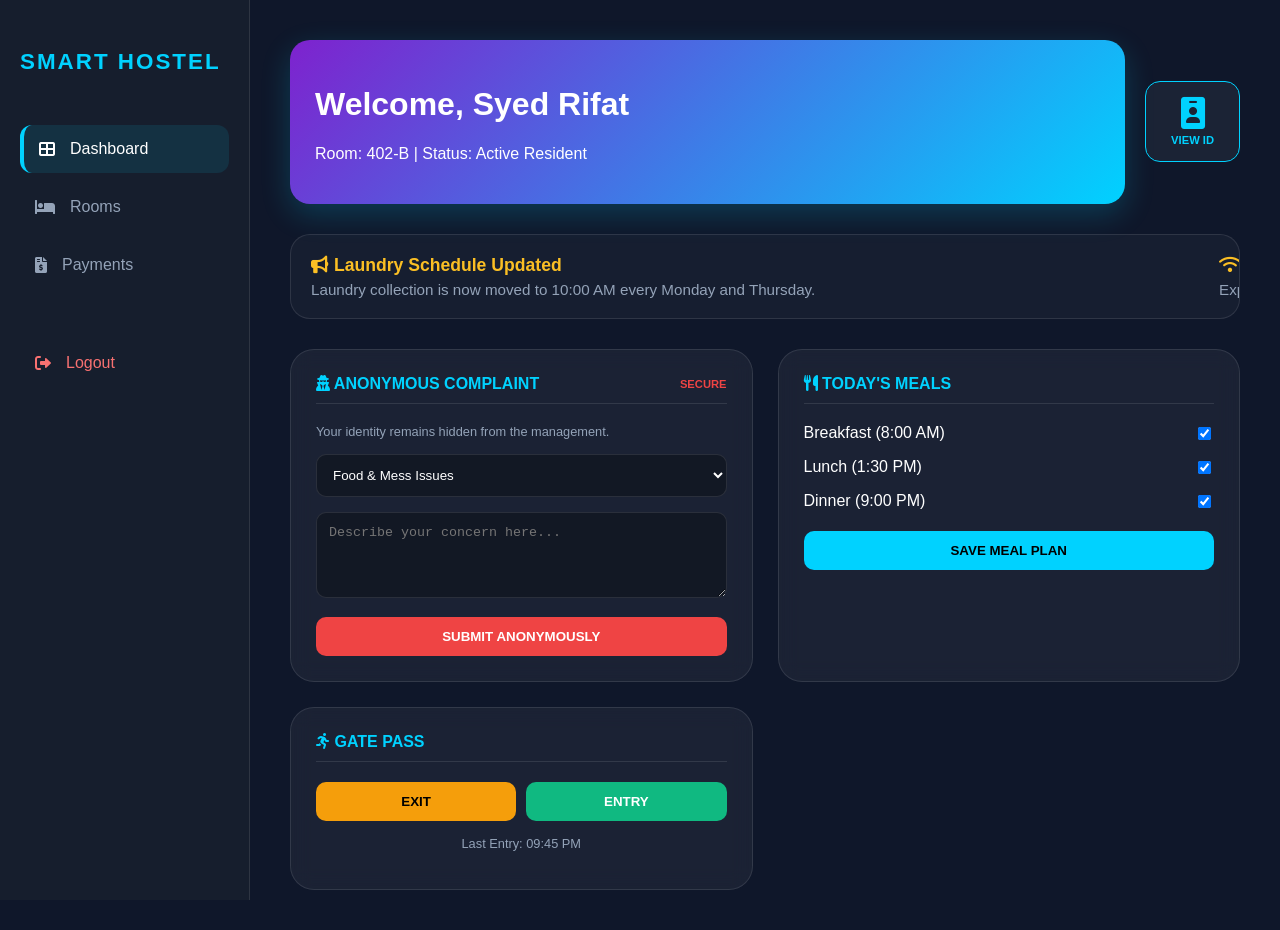
==== user_dashboard.html @ b761ab93 "file upload successfully" ====
<!DOCTYPE html>
<html lang="en">
<head>
    <meta charset="UTF-8">
    <meta name="viewport" content="width=device-width, initial-scale=1.0">
    <title>Smart Hostel - Student Dashboard</title>
    <link rel="stylesheet" href="https://cdnjs.cloudflare.com/ajax/libs/font-awesome/6.0.0/css/all.min.css">
    <style>
        :root {
            --bg-dark: #0f172a;
            --sidebar-bg: #161e2d;
            --card-bg: rgba(255, 255, 255, 0.05);
            --accent-cyan: #00d2ff;
            --accent-purple: #7e22ce;
            --accent-red: #ef4444;
            --accent-orange: #f59e0b;
            --text-gray: #94a3b8;
            --border-glass: rgba(255, 255, 255, 0.1);
        }

        body {
            background-color: var(--bg-dark); color: white;
            font-family: 'Segoe UI', sans-serif; margin: 0; display: flex;
            min-height: 100vh; overflow-x: hidden;
        }

        /* --- Sidebar --- */
        .sidebar {
            width: 250px; background-color: var(--sidebar-bg);
            border-right: 1px solid var(--border-glass); padding: 30px 20px;
            position: fixed; height: 100vh; box-sizing: border-box; z-index: 100;
        }
        .sidebar h2 { color: var(--accent-cyan); font-size: 1.4rem; margin-bottom: 50px; text-transform: uppercase; letter-spacing: 2px; }
        .sidebar ul { list-style: none; padding: 0; }
        .sidebar ul li {
            padding: 15px; margin-bottom: 10px; border-radius: 12px;
            cursor: pointer; color: var(--text-gray); display: flex; align-items: center; gap: 15px; transition: 0.3s;
        }
        .sidebar ul li.active, .sidebar ul li:hover { background: rgba(0, 210, 255, 0.1); color: white; border-left: 4px solid var(--accent-cyan); }
        .btn-logout { color: #f87171 !important; margin-top: 50px !important; }

        .main-content { margin-left: 250px; padding: 40px; width: calc(100% - 250px); box-sizing: border-box; }

        /* --- Header & Welcome --- */
        .header-flex { display: flex; justify-content: space-between; align-items: center; margin-bottom: 30px; }
        .welcome-box {
            background: linear-gradient(135deg, var(--accent-purple), var(--accent-cyan));
            padding: 25px; border-radius: 20px; flex-grow: 1; margin-right: 20px;
            box-shadow: 0 10px 30px rgba(0, 210, 255, 0.2);
        }

        .id-card-trigger {
            background: var(--card-bg); border: 1px solid var(--accent-cyan);
            color: var(--accent-cyan); padding: 15px 25px; border-radius: 15px;
            cursor: pointer; text-align: center; transition: 0.3s;
        }
        .id-card-trigger:hover { background: var(--accent-cyan); color: #000; }

        /* --- Notice Slider --- */
        .notice-panel {
            background: rgba(255, 255, 255, 0.03); border: 1px solid var(--border-glass);
            border-radius: 20px; padding: 20px; margin-bottom: 30px; position: relative; overflow: hidden;
        }
        .notice-slider { display: flex; transition: transform 0.6s cubic-bezier(0.4, 0, 0.2, 1); }
        .notice-slide { min-width: 100%; box-sizing: border-box; }
        .notice-slide h4 { margin: 0; color: #fbbf24; font-size: 1.1rem; margin-bottom: 5px; }
        .notice-slide p { margin: 0; color: var(--text-gray); font-size: 0.95rem; }

        /* --- Dashboard Grid --- */
        .dashboard-grid {
            display: grid; grid-template-columns: repeat(auto-fit, minmax(320px, 1fr));
            gap: 25px;
        }

        .glass-panel {
            background: var(--card-bg); border: 1px solid var(--border-glass);
            padding: 25px; border-radius: 24px; backdrop-filter: blur(10px);
        }

        .panel-title {
            display: flex; justify-content: space-between; align-items: center;
            margin-bottom: 20px; border-bottom: 1px solid var(--border-glass); padding-bottom: 10px;
        }
        .panel-title h3 { margin: 0; font-size: 1rem; color: var(--accent-cyan); text-transform: uppercase; }

        /* --- Inputs & Buttons --- */
        .btn-action {
            background: var(--accent-cyan); border: none; color: #000;
            padding: 12px; border-radius: 10px; cursor: pointer; font-weight: bold; width: 100%; transition: 0.3s;
        }
        .btn-action:hover { transform: translateY(-2px); box-shadow: 0 5px 15px rgba(0, 210, 255, 0.3); }

        textarea, select {
            width: 100%; background: rgba(0,0,0,0.3); border: 1px solid var(--border-glass);
            color: white; padding: 12px; border-radius: 10px; margin-bottom: 15px; box-sizing: border-box;
        }

        /* --- ID Card Modal --- */
        .modal {
            display: none; position: fixed; z-index: 1000; left: 0; top: 0; width: 100%; height: 100%;
            background: rgba(0,0,0,0.85); align-items: center; justify-content: center; backdrop-filter: blur(5px);
        }
        .v-card {
            background: linear-gradient(145deg, #1e293b, #0f172a);
            width: 340px; padding: 30px; border-radius: 25px; border: 1px solid var(--accent-cyan);
            text-align: center; position: relative; box-shadow: 0 0 40px rgba(0, 210, 255, 0.2);
        }
        .profile-img { width: 90px; height: 90px; border-radius: 50%; border: 3px solid var(--accent-cyan); margin-bottom: 15px; }
        .qr-box { background: white; padding: 10px; display: inline-block; border-radius: 12px; margin-top: 15px; }
    </style>
</head>
<body>

    <div class="sidebar">
        <h2>Smart Hostel</h2>
        <ul>
            <li class="active"><i class="fa fa-th-large"></i> Dashboard</li>
            <li><i class="fa fa-bed"></i> Rooms</li>
            <li><i class="fa fa-file-invoice-dollar"></i> Payments</li>
            <li class="btn-logout"><i class="fa fa-sign-out-alt"></i> Logout</li>
        </ul>
    </div>

    <div class="main-content">
        <div class="header-flex">
            <div class="welcome-box">
                <h1>Welcome, Syed Rifat</h1>
                <p>Room: 402-B | Status: Active Resident</p>
            </div>
            <div class="id-card-trigger" onclick="toggleID(true)">
                <i class="fa fa-id-badge fa-2x"></i>
                <p style="margin: 5px 0 0 0; font-size: 0.7rem; font-weight: bold;">VIEW ID</p>
            </div>
        </div>

        <div class="notice-panel">
            <div class="notice-slider" id="noticeSlider">
                <div class="notice-slide">
                    <h4><i class="fa fa-bullhorn"></i> Laundry Schedule Updated</h4>
                    <p>Laundry collection is now moved to 10:00 AM every Monday and Thursday.</p>
                </div>
                <div class="notice-slide">
                    <h4><i class="fa fa-wifi"></i> WiFi Maintenance</h4>
                    <p>Expect brief downtime tonight at 2:00 AM for router upgrades.</p>
                </div>
                <div class="notice-slide">
                    <h4><i class="fa fa-star"></i> Friday Special Dinner</h4>
                    <p>Don't miss the BBQ Night on the rooftop this Friday at 8:30 PM!</p>
                </div>
            </div>
        </div>

        <div class="dashboard-grid">
            <div class="glass-panel">
                <div class="panel-title">
                    <h3><i class="fa fa-user-secret"></i> Anonymous Complaint</h3>
                    <span style="color: var(--accent-red); font-size: 0.7rem; font-weight: bold;">SECURE</span>
                </div>
                <p style="font-size: 0.8rem; color: var(--text-gray); margin-bottom: 15px;">Your identity remains hidden from the management.</p>
                
                <select id="compCategory">
                    <option value="Food">Food & Mess Issues</option>
                    <option value="Cleaning">Cleaning & Hygiene</option>
                    <option value="Noise">Roommate/Noise Issue</option>
                    <option value="Maintenance">Electrical/Plumbing</option>
                </select>
                
                <textarea id="compText" rows="4" placeholder="Describe your concern here..."></textarea>
                
                <button class="btn-action" style="background: var(--accent-red); color: white;" onclick="submitComplaint()">
                    SUBMIT ANONYMOUSLY
                </button>
            </div>

            <div class="glass-panel">
                <div class="panel-title">
                    <h3><i class="fa fa-utensils"></i> Today's Meals</h3>
                </div>
                <div style="display:flex; justify-content: space-between; margin-bottom: 15px;">
                    <span>Breakfast (8:00 AM)</span>
                    <input type="checkbox" checked>
                </div>
                <div style="display:flex; justify-content: space-between; margin-bottom: 15px;">
                    <span>Lunch (1:30 PM)</span>
                    <input type="checkbox" checked>
                </div>
                <div style="display:flex; justify-content: space-between; margin-bottom: 20px;">
                    <span>Dinner (9:00 PM)</span>
                    <input type="checkbox" checked>
                </div>
                <button class="btn-action">SAVE MEAL PLAN</button>
            </div>

            <div class="glass-panel">
                <div class="panel-title">
                    <h3><i class="fa fa-running"></i> Gate Pass</h3>
                </div>
                <div style="display:flex; gap: 10px; margin-bottom: 15px;">
                    <button class="btn-action" style="background: var(--accent-orange);" onclick="alert('Exit logged')">EXIT</button>
                    <button class="btn-action" style="background: #10b981; color: white;" onclick="alert('Entry logged')">ENTRY</button>
                </div>
                <p style="font-size: 0.8rem; color: var(--text-gray); text-align: center;">Last Entry: 09:45 PM</p>
            </div>
        </div>
    </div>

    <div id="idModal" class="modal" onclick="toggleID(false)">
        <div class="v-card" onclick="event.stopPropagation()">
            <img src="https://i.pravatar.cc/150?u=syedrifat" alt="User" class="profile-img">
            <h2 style="margin: 5px 0;">Syed Rifat</h2>
            <p style="color: var(--accent-cyan); font-weight: bold; margin-bottom: 15px;">SH-2026-890</p>
            
            <div style="text-align: left; font-size: 0.85rem; border-top: 1px solid var(--border-glass); padding-top: 15px;">
                <p><b>Room:</b> 402 (Master Bed)</p>
                <p><b>Blood Group:</b> B+ (Positive)</p>
                <p><b>Contact:</b> +880 19xx-xxxxxx</p>
            </div>
            
            <div class="qr-box">
                <img src="https://api.qrserver.com/v1/create-qr-code/?size=100x100&data=SH-RIFAT-2026" alt="QR">
            </div>
            <p style="margin-top: 10px; font-size: 0.6rem; color: var(--text-gray);">AUTHORIZED RESIDENT OF SMART HOSTEL</p>
        </div>
    </div>

    <script>
        // --- Notice Slider Logic ---
        let slideIndex = 0;
        const slider = document.getElementById('noticeSlider');
        setInterval(() => {
            slideIndex = (slideIndex + 1) % 3;
            slider.style.transform = `translateX(-${slideIndex * 100}%)`;
        }, 5000);

        // --- ID Card Modal Logic ---
        function toggleID(show) {
            document.getElementById('idModal').style.display = show ? 'flex' : 'none';
        }

        // --- Complaint Logic ---
        function submitComplaint() {
            const category = document.getElementById('compCategory').value;
            const text = document.getElementById('compText').value;

            if (!text.trim()) {
                alert("Please enter complaint details.");
                return;
            }

            // Save to localStorage (Admin will read from here)
            const complaints = JSON.parse(localStorage.getItem('anonymousComplaints')) || [];
            complaints.push({
                category: category,
                message: text,
                time: new Date().toLocaleString(),
                status: 'Unread'
            });
            localStorage.setItem('anonymousComplaints', JSON.stringify(complaints));

            alert("Success! Your anonymous complaint has been sent.");
            document.getElementById('compText').value = "";
        }
    </script>
</body>
</html>
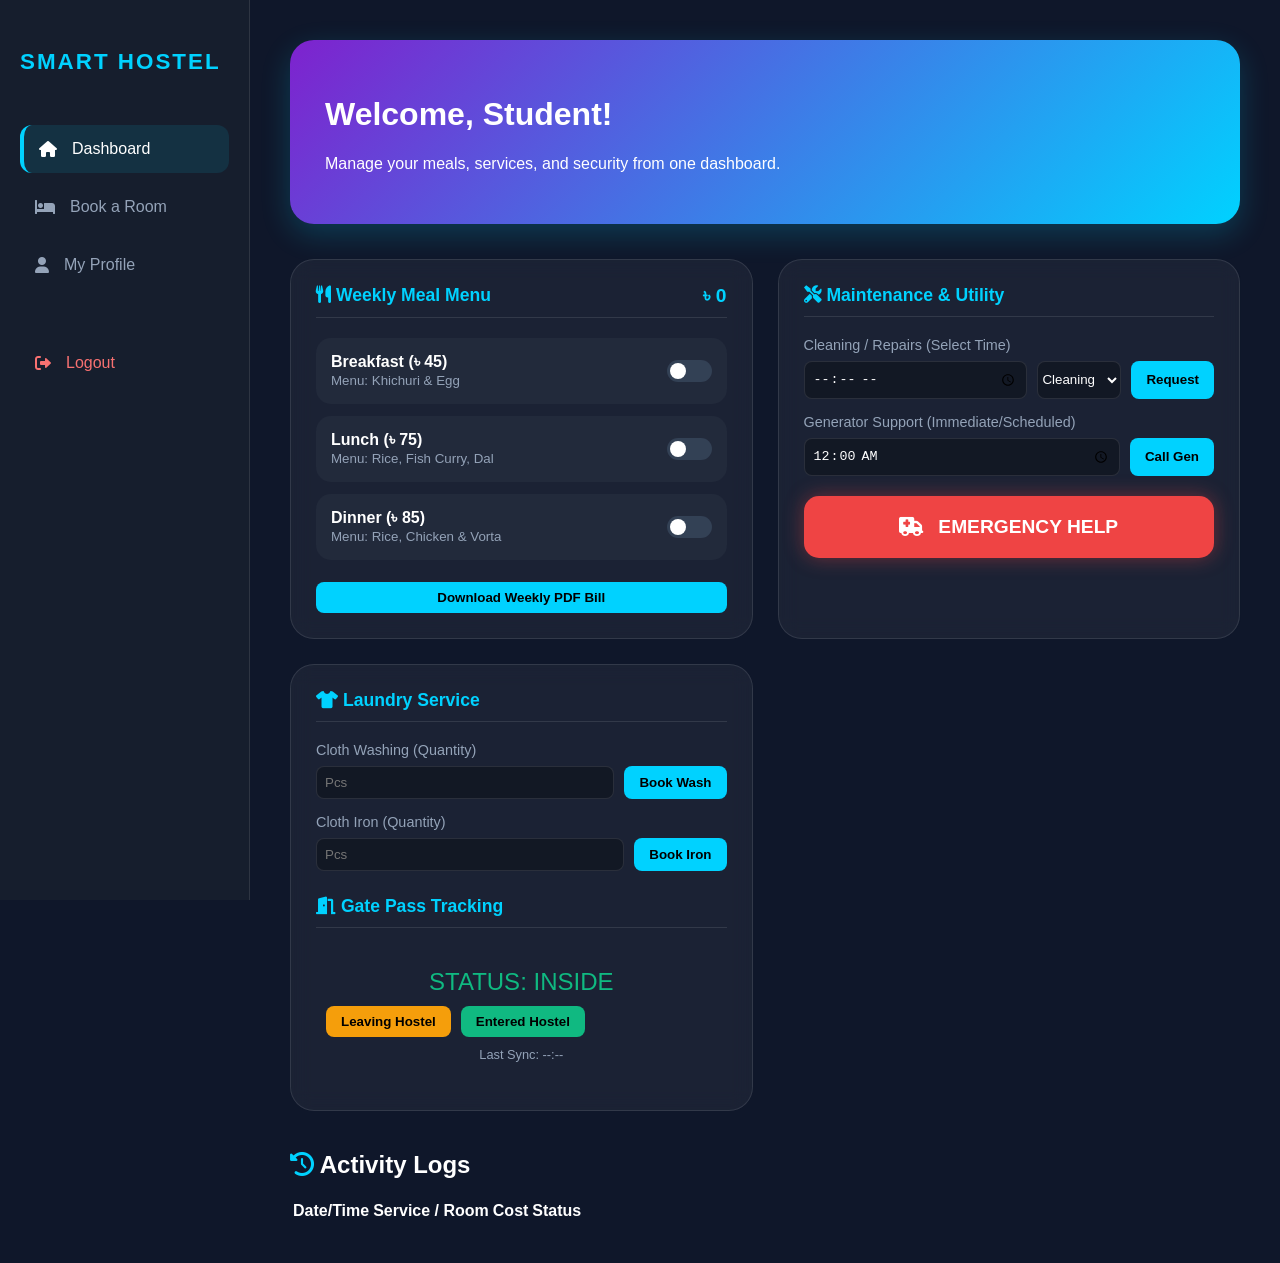
==== commit 5ec417d4: "changes in index file" ====
--- a/user_dashboard.html
+++ b/user_dashboard.html
@@ -13,7 +13,6 @@
             --accent-cyan: #00d2ff;
             --accent-purple: #7e22ce;
             --accent-red: #ef4444;
-            --accent-orange: #f59e0b;
             --text-gray: #94a3b8;
             --border-glass: rgba(255, 255, 255, 0.1);
         }
@@ -21,10 +20,9 @@
         body {
             background-color: var(--bg-dark); color: white;
             font-family: 'Segoe UI', sans-serif; margin: 0; display: flex;
-            min-height: 100vh; overflow-x: hidden;
-        }
-
-        /* --- Sidebar --- */
+            min-height: 100vh;
+        }
+
         .sidebar {
             width: 250px; background-color: var(--sidebar-bg);
             border-right: 1px solid var(--border-glass); padding: 30px 20px;
@@ -41,225 +39,321 @@
 
         .main-content { margin-left: 250px; padding: 40px; width: calc(100% - 250px); box-sizing: border-box; }
 
-        /* --- Header & Welcome --- */
-        .header-flex { display: flex; justify-content: space-between; align-items: center; margin-bottom: 30px; }
         .welcome-box {
             background: linear-gradient(135deg, var(--accent-purple), var(--accent-cyan));
-            padding: 25px; border-radius: 20px; flex-grow: 1; margin-right: 20px;
+            padding: 35px; border-radius: 24px; margin-bottom: 35px;
             box-shadow: 0 10px 30px rgba(0, 210, 255, 0.2);
         }
 
-        .id-card-trigger {
-            background: var(--card-bg); border: 1px solid var(--accent-cyan);
-            color: var(--accent-cyan); padding: 15px 25px; border-radius: 15px;
-            cursor: pointer; text-align: center; transition: 0.3s;
-        }
-        .id-card-trigger:hover { background: var(--accent-cyan); color: #000; }
-
-        /* --- Notice Slider --- */
-        .notice-panel {
-            background: rgba(255, 255, 255, 0.03); border: 1px solid var(--border-glass);
-            border-radius: 20px; padding: 20px; margin-bottom: 30px; position: relative; overflow: hidden;
-        }
-        .notice-slider { display: flex; transition: transform 0.6s cubic-bezier(0.4, 0, 0.2, 1); }
-        .notice-slide { min-width: 100%; box-sizing: border-box; }
-        .notice-slide h4 { margin: 0; color: #fbbf24; font-size: 1.1rem; margin-bottom: 5px; }
-        .notice-slide p { margin: 0; color: var(--text-gray); font-size: 0.95rem; }
-
-        /* --- Dashboard Grid --- */
+        /* --- Custom Features Grid --- */
         .dashboard-grid {
-            display: grid; grid-template-columns: repeat(auto-fit, minmax(320px, 1fr));
+            display: grid;
+            grid-template-columns: repeat(auto-fit, minmax(350px, 1fr));
             gap: 25px;
+            margin-bottom: 40px;
         }
 
         .glass-panel {
-            background: var(--card-bg); border: 1px solid var(--border-glass);
-            padding: 25px; border-radius: 24px; backdrop-filter: blur(10px);
+            background: var(--card-bg);
+            border: 1px solid var(--border-glass);
+            padding: 25px;
+            border-radius: 24px;
+            backdrop-filter: blur(10px);
         }
 
         .panel-title {
             display: flex; justify-content: space-between; align-items: center;
-            margin-bottom: 20px; border-bottom: 1px solid var(--border-glass); padding-bottom: 10px;
-        }
-        .panel-title h3 { margin: 0; font-size: 1rem; color: var(--accent-cyan); text-transform: uppercase; }
-
-        /* --- Inputs & Buttons --- */
+            margin-bottom: 20px; border-bottom: 1px solid var(--border-glass);
+            padding-bottom: 10px;
+        }
+        .panel-title h3 { margin: 0; font-size: 1.1rem; color: var(--accent-cyan); }
+
+        /* --- Meal Section --- */
+        .meal-card {
+            background: rgba(255,255,255,0.03); padding: 15px; border-radius: 15px;
+            margin-bottom: 12px; display: flex; justify-content: space-between; align-items: center;
+        }
+        .meal-info p { margin: 0; font-weight: bold; }
+        .meal-info small { color: var(--text-gray); }
+        .bill-highlight { font-size: 1.2rem; font-weight: bold; color: var(--accent-cyan); }
+
+        /* --- Service Section --- */
+        .service-item { margin-bottom: 15px; }
+        .service-item label { display: block; margin-bottom: 8px; font-size: 0.9rem; color: var(--text-gray); }
+        .service-input-group { display: flex; gap: 10px; }
+        input[type="time"], input[type="number"] {
+            background: rgba(0,0,0,0.3); border: 1px solid var(--border-glass);
+            color: white; padding: 8px; border-radius: 8px; flex-grow: 1;
+        }
         .btn-action {
             background: var(--accent-cyan); border: none; color: #000;
-            padding: 12px; border-radius: 10px; cursor: pointer; font-weight: bold; width: 100%; transition: 0.3s;
-        }
-        .btn-action:hover { transform: translateY(-2px); box-shadow: 0 5px 15px rgba(0, 210, 255, 0.3); }
-
-        textarea, select {
-            width: 100%; background: rgba(0,0,0,0.3); border: 1px solid var(--border-glass);
-            color: white; padding: 12px; border-radius: 10px; margin-bottom: 15px; box-sizing: border-box;
-        }
-
-        /* --- ID Card Modal --- */
-        .modal {
-            display: none; position: fixed; z-index: 1000; left: 0; top: 0; width: 100%; height: 100%;
-            background: rgba(0,0,0,0.85); align-items: center; justify-content: center; backdrop-filter: blur(5px);
-        }
-        .v-card {
-            background: linear-gradient(145deg, #1e293b, #0f172a);
-            width: 340px; padding: 30px; border-radius: 25px; border: 1px solid var(--accent-cyan);
-            text-align: center; position: relative; box-shadow: 0 0 40px rgba(0, 210, 255, 0.2);
-        }
-        .profile-img { width: 90px; height: 90px; border-radius: 50%; border: 3px solid var(--accent-cyan); margin-bottom: 15px; }
-        .qr-box { background: white; padding: 10px; display: inline-block; border-radius: 12px; margin-top: 15px; }
+            padding: 8px 15px; border-radius: 8px; cursor: pointer; font-weight: bold; transition: 0.3s;
+        }
+        .btn-action:hover { opacity: 0.8; }
+
+        /* --- Emergency Button --- */
+        .btn-emergency {
+            background: var(--accent-red); color: white; border: none;
+            width: 100%; padding: 20px; border-radius: 15px; font-size: 1.2rem;
+            font-weight: 800; cursor: pointer; display: flex; align-items: center;
+            justify-content: center; gap: 15px; box-shadow: 0 0 20px rgba(239, 68, 68, 0.4);
+            margin-top: 20px; transition: 0.3s;
+        }
+        .btn-emergency:hover { transform: scale(1.02); background: #dc2626; }
+
+        /* --- Gate Pass Tracker --- */
+        .tracker-box { text-align: center; padding: 10px; }
+        .gate-status { font-size: 1.5rem; margin: 10px 0; color: #10b981; }
+
+        /* --- Switch Styling --- */
+        .switch { position: relative; display: inline-block; width: 45px; height: 22px; }
+        .switch input { opacity: 0; width: 0; height: 0; }
+        .slider {
+            position: absolute; cursor: pointer; top: 0; left: 0; right: 0; bottom: 0;
+            background-color: #334155; transition: .4s; border-radius: 34px;
+        }
+        .slider:before {
+            position: absolute; content: ""; height: 16px; width: 16px; left: 3px; bottom: 3px;
+            background-color: white; transition: .4s; border-radius: 50%;
+        }
+        input:checked + .slider { background-color: var(--accent-cyan); }
+        input:checked + .slider:before { transform: translateX(23px); }
     </style>
 </head>
 <body>
 
     <div class="sidebar">
-        <h2>Smart Hostel</h2>
+        <h2>SMART HOSTEL</h2>
         <ul>
-            <li class="active"><i class="fa fa-th-large"></i> Dashboard</li>
-            <li><i class="fa fa-bed"></i> Rooms</li>
-            <li><i class="fa fa-file-invoice-dollar"></i> Payments</li>
-            <li class="btn-logout"><i class="fa fa-sign-out-alt"></i> Logout</li>
+            <li class="active"><i class="fa fa-home"></i> Dashboard</li>
+            <li onclick="location.href='user_rooms.html'"><i class="fa fa-bed"></i> Book a Room</li>
+            <li onclick="location.href='user_profile.html'"><i class="fa fa-user"></i> My Profile</li>
+            <li class="btn-logout" onclick="location.href='login.html'"><i class="fa fa-sign-out-alt"></i> Logout</li>
         </ul>
     </div>
 
     <div class="main-content">
-        <div class="header-flex">
-            <div class="welcome-box">
-                <h1>Welcome, Syed Rifat</h1>
-                <p>Room: 402-B | Status: Active Resident</p>
-            </div>
-            <div class="id-card-trigger" onclick="toggleID(true)">
-                <i class="fa fa-id-badge fa-2x"></i>
-                <p style="margin: 5px 0 0 0; font-size: 0.7rem; font-weight: bold;">VIEW ID</p>
-            </div>
-        </div>
-
-        <div class="notice-panel">
-            <div class="notice-slider" id="noticeSlider">
-                <div class="notice-slide">
-                    <h4><i class="fa fa-bullhorn"></i> Laundry Schedule Updated</h4>
-                    <p>Laundry collection is now moved to 10:00 AM every Monday and Thursday.</p>
-                </div>
-                <div class="notice-slide">
-                    <h4><i class="fa fa-wifi"></i> WiFi Maintenance</h4>
-                    <p>Expect brief downtime tonight at 2:00 AM for router upgrades.</p>
-                </div>
-                <div class="notice-slide">
-                    <h4><i class="fa fa-star"></i> Friday Special Dinner</h4>
-                    <p>Don't miss the BBQ Night on the rooftop this Friday at 8:30 PM!</p>
-                </div>
-            </div>
+        <div class="welcome-box">
+            <h1 id="welcomeUser">Welcome, Student!</h1>
+            <p>Manage your meals, services, and security from one dashboard.</p>
         </div>
 
         <div class="dashboard-grid">
             <div class="glass-panel">
                 <div class="panel-title">
-                    <h3><i class="fa fa-user-secret"></i> Anonymous Complaint</h3>
-                    <span style="color: var(--accent-red); font-size: 0.7rem; font-weight: bold;">SECURE</span>
-                </div>
-                <p style="font-size: 0.8rem; color: var(--text-gray); margin-bottom: 15px;">Your identity remains hidden from the management.</p>
-                
-                <select id="compCategory">
-                    <option value="Food">Food & Mess Issues</option>
-                    <option value="Cleaning">Cleaning & Hygiene</option>
-                    <option value="Noise">Roommate/Noise Issue</option>
-                    <option value="Maintenance">Electrical/Plumbing</option>
-                </select>
-                
-                <textarea id="compText" rows="4" placeholder="Describe your concern here..."></textarea>
-                
-                <button class="btn-action" style="background: var(--accent-red); color: white;" onclick="submitComplaint()">
-                    SUBMIT ANONYMOUSLY
+                    <h3><i class="fa fa-utensils"></i> Weekly Meal Menu</h3>
+                    <div class="bill-highlight">৳ <span id="monthlyBill">0</span></div>
+                </div>
+                <div id="mealList">
+                    <div class="meal-card">
+                        <div class="meal-info">
+                            <p>Breakfast (৳ 45)</p>
+                            <small id="bfMenu">Menu: Khichuri & Egg</small>
+                        </div>
+                        <label class="switch">
+                            <input type="checkbox" id="bfSwitch" onchange="calculateTotal()">
+                            <span class="slider"></span>
+                        </label>
+                    </div>
+                    <div class="meal-card">
+                        <div class="meal-info">
+                            <p>Lunch (৳ 75)</p>
+                            <small id="lunchMenu">Menu: Rice, Fish Curry, Dal</small>
+                        </div>
+                        <label class="switch">
+                            <input type="checkbox" id="lunchSwitch" onchange="calculateTotal()">
+                            <span class="slider"></span>
+                        </label>
+                    </div>
+                    <div class="meal-card">
+                        <div class="meal-info">
+                            <p>Dinner (৳ 85)</p>
+                            <small id="dinnerMenu">Menu: Rice, Chicken & Vorta</small>
+                        </div>
+                        <label class="switch">
+                            <input type="checkbox" id="dinnerSwitch" onchange="calculateTotal()">
+                            <span class="slider"></span>
+                        </label>
+                    </div>
+                </div>
+                <button class="btn-action" style="width:100%; margin-top:10px" onclick="alert('PDF Bill Generated!')">Download Weekly PDF Bill</button>
+            </div>
+
+            <div class="glass-panel">
+                <div class="panel-title">
+                    <h3><i class="fa fa-tools"></i> Maintenance & Utility</h3>
+                </div>
+                <div class="service-item">
+                    <label>Cleaning / Repairs (Select Time)</label>
+                    <div class="service-input-group">
+                        <input type="time" id="repairTime">
+                        <select id="serviceType" style="background:rgba(0,0,0,0.3); color:white; border-radius:8px; border:1px solid var(--border-glass)">
+                            <option value="Cleaning">Cleaning</option>
+                            <option value="Electrician">Electrician</option>
+                            <option value="Plumber">Plumber</option>
+                        </select>
+                        <button class="btn-action" onclick="requestService()">Request</button>
+                    </div>
+                </div>
+                <div class="service-item">
+                    <label>Generator Support (Immediate/Scheduled)</label>
+                    <div class="service-input-group">
+                        <input type="time" id="genTime" value="00:00">
+                        <button class="btn-action" onclick="alert('Generator request sent!')">Call Gen</button>
+                    </div>
+                </div>
+                <button class="btn-emergency" onclick="triggerEmergency()">
+                    <i class="fa fa-ambulance"></i> EMERGENCY HELP
                 </button>
             </div>
 
             <div class="glass-panel">
                 <div class="panel-title">
-                    <h3><i class="fa fa-utensils"></i> Today's Meals</h3>
-                </div>
-                <div style="display:flex; justify-content: space-between; margin-bottom: 15px;">
-                    <span>Breakfast (8:00 AM)</span>
-                    <input type="checkbox" checked>
-                </div>
-                <div style="display:flex; justify-content: space-between; margin-bottom: 15px;">
-                    <span>Lunch (1:30 PM)</span>
-                    <input type="checkbox" checked>
-                </div>
-                <div style="display:flex; justify-content: space-between; margin-bottom: 20px;">
-                    <span>Dinner (9:00 PM)</span>
-                    <input type="checkbox" checked>
-                </div>
-                <button class="btn-action">SAVE MEAL PLAN</button>
-            </div>
-
-            <div class="glass-panel">
-                <div class="panel-title">
-                    <h3><i class="fa fa-running"></i> Gate Pass</h3>
-                </div>
-                <div style="display:flex; gap: 10px; margin-bottom: 15px;">
-                    <button class="btn-action" style="background: var(--accent-orange);" onclick="alert('Exit logged')">EXIT</button>
-                    <button class="btn-action" style="background: #10b981; color: white;" onclick="alert('Entry logged')">ENTRY</button>
-                </div>
-                <p style="font-size: 0.8rem; color: var(--text-gray); text-align: center;">Last Entry: 09:45 PM</p>
+                    <h3><i class="fa fa-tshirt"></i> Laundry Service</h3>
+                </div>
+                <div class="service-item">
+                    <label>Cloth Washing (Quantity)</label>
+                    <div class="service-input-group">
+                        <input type="number" placeholder="Pcs" id="washQty">
+                        <button class="btn-action" onclick="alert('Laundry pickup scheduled!')">Book Wash</button>
+                    </div>
+                </div>
+                <div class="service-item">
+                    <label>Cloth Iron (Quantity)</label>
+                    <div class="service-input-group">
+                        <input type="number" placeholder="Pcs" id="ironQty">
+                        <button class="btn-action" onclick="alert('Ironing pickup scheduled!')">Book Iron</button>
+                    </div>
+                </div>
+
+                <div class="panel-title" style="margin-top:25px">
+                    <h3><i class="fa fa-door-open"></i> Gate Pass Tracking</h3>
+                </div>
+                <div class="tracker-box">
+                    <div class="gate-status" id="gateStatus">STATUS: INSIDE</div>
+                    <div class="service-input-group">
+                        <button class="btn-action" style="background:#f59e0b" onclick="updateGate('OUT')">Leaving Hostel</button>
+                        <button class="btn-action" style="background:#10b981" onclick="updateGate('IN')">Entered Hostel</button>
+                    </div>
+                    <p style="font-size:0.8rem; color:var(--text-gray); margin-top:10px">Last Sync: <span id="syncTime">--:--</span></p>
+                </div>
             </div>
         </div>
-    </div>
-
-    <div id="idModal" class="modal" onclick="toggleID(false)">
-        <div class="v-card" onclick="event.stopPropagation()">
-            <img src="https://i.pravatar.cc/150?u=syedrifat" alt="User" class="profile-img">
-            <h2 style="margin: 5px 0;">Syed Rifat</h2>
-            <p style="color: var(--accent-cyan); font-weight: bold; margin-bottom: 15px;">SH-2026-890</p>
-            
-            <div style="text-align: left; font-size: 0.85rem; border-top: 1px solid var(--border-glass); padding-top: 15px;">
-                <p><b>Room:</b> 402 (Master Bed)</p>
-                <p><b>Blood Group:</b> B+ (Positive)</p>
-                <p><b>Contact:</b> +880 19xx-xxxxxx</p>
-            </div>
-            
-            <div class="qr-box">
-                <img src="https://api.qrserver.com/v1/create-qr-code/?size=100x100&data=SH-RIFAT-2026" alt="QR">
-            </div>
-            <p style="margin-top: 10px; font-size: 0.6rem; color: var(--text-gray);">AUTHORIZED RESIDENT OF SMART HOSTEL</p>
+
+        <div class="table-container">
+            <h2><i class="fa fa-history" style="color:var(--accent-cyan)"></i> Activity Logs</h2>
+            <table>
+                <thead>
+                    <tr>
+                        <th>Date/Time</th>
+                        <th>Service / Room</th>
+                        <th>Cost</th>
+                        <th>Status</th>
+                    </tr>
+                </thead>
+                <tbody id="activityTable"></tbody>
+            </table>
         </div>
     </div>
 
     <script>
-        // --- Notice Slider Logic ---
-        let slideIndex = 0;
-        const slider = document.getElementById('noticeSlider');
-        setInterval(() => {
-            slideIndex = (slideIndex + 1) % 3;
-            slider.style.transform = `translateX(-${slideIndex * 100}%)`;
-        }, 5000);
-
-        // --- ID Card Modal Logic ---
-        function toggleID(show) {
-            document.getElementById('idModal').style.display = show ? 'flex' : 'none';
-        }
-
-        // --- Complaint Logic ---
-        function submitComplaint() {
-            const category = document.getElementById('compCategory').value;
-            const text = document.getElementById('compText').value;
-
-            if (!text.trim()) {
-                alert("Please enter complaint details.");
-                return;
+        // লোড হওয়ার সময় অ্যাডমিনের দেওয়া লাইভ মেনু শো করা
+        function loadLiveMenu() {
+            const adminMenu = JSON.parse(localStorage.getItem('sharedHostelMenu'));
+            if (adminMenu) {
+                document.getElementById('bfMenu').innerText = "Menu: " + adminMenu.bf.menu;
+                document.getElementById('bfSwitch').parentElement.parentElement.querySelector('p').innerText = `Breakfast (৳ ${adminMenu.bf.price})`;
+                
+                document.getElementById('lunchMenu').innerText = "Menu: " + adminMenu.lunch.menu;
+                document.getElementById('lunchSwitch').parentElement.parentElement.querySelector('p').innerText = `Lunch (৳ ${adminMenu.lunch.price})`;
+
+                document.getElementById('dinnerMenu').innerText = "Menu: " + adminMenu.dinner.menu;
+                document.getElementById('dinnerSwitch').parentElement.parentElement.querySelector('p').innerText = `Dinner (৳ ${adminMenu.dinner.price})`;
             }
-
-            // Save to localStorage (Admin will read from here)
-            const complaints = JSON.parse(localStorage.getItem('anonymousComplaints')) || [];
-            complaints.push({
-                category: category,
-                message: text,
-                time: new Date().toLocaleString(),
-                status: 'Unread'
+        }
+
+        // ক্যালকুলেট করার সময় অ্যাডমিনের সেট করা প্রাইস নিবে
+        function calculateTotal() {
+            const adminMenu = JSON.parse(localStorage.getItem('sharedHostelMenu')) || { bf:{price:45}, lunch:{price:75}, dinner:{price:85} };
+            let total = 0;
+            if(document.getElementById('bfSwitch').checked) total += parseInt(adminMenu.bf.price);
+            if(document.getElementById('lunchSwitch').checked) total += parseInt(adminMenu.lunch.price);
+            if(document.getElementById('dinnerSwitch').checked) total += parseInt(adminMenu.dinner.price);
+            
+            document.getElementById('monthlyBill').innerText = total;
+
+            // অ্যাডমিনের টোটাল বিল হিসেবের জন্য পুশ করা
+            if(total > 0) {
+                 sendRequestToAdmin('Meal', `Total: ৳ ${total}`, total);
+            }
+        }
+
+        // অ্যাডমিনের কাছে ডাটা পাঠানোর কমন ফাংশন
+        function sendRequestToAdmin(type, detail, costQty = 0) {
+            let requests = JSON.parse(localStorage.getItem('allRequests')) || [];
+            requests.push({
+                time: new Date().toLocaleTimeString(),
+                user: "Syed Rifat",
+                type: type,
+                detail: detail,
+                qty: costQty,
+                cost: costQty,
+                status: 'Pending'
             });
-            localStorage.setItem('anonymousComplaints', JSON.stringify(complaints));
-
-            alert("Success! Your anonymous complaint has been sent.");
-            document.getElementById('compText').value = "";
-        }
+            localStorage.setItem('allRequests', JSON.stringify(requests));
+            window.dispatchEvent(new Event('storage')); 
+        }
+
+        function requestService() {
+            const time = document.getElementById('repairTime').value;
+            const type = document.getElementById('serviceType').value;
+            if(!time) return alert("Select time!");
+            sendRequestToAdmin(type, `At ${time}`);
+            alert('Request Sent to Admin!');
+        }
+
+        function bookLaundry(type, inputId) {
+            const qty = document.getElementById(inputId).value;
+            if(!qty || qty <= 0) return alert("Enter Quantity!");
+            sendRequestToAdmin(type, `${qty} Pieces`, qty);
+            alert('Laundry Booked!');
+        }
+
+        function updateGate(status) {
+            const now = new Date().toLocaleTimeString();
+            document.getElementById('gateStatus').innerText = `STATUS: ${status}`;
+            document.getElementById('syncTime').innerText = now;
+
+            let gateLogs = JSON.parse(localStorage.getItem('gatePassLogs')) || [];
+            
+            // একই ইউজারের জন্য আপডেট বা নতুন ডাটা
+            let userRecord = gateLogs.find(log => log.user === 'Syed Rifat');
+            if(!userRecord) {
+                userRecord = { user: 'Syed Rifat', status: status, leavingTime: '--:--', enteredTime: '--:--' };
+                gateLogs.push(userRecord);
+            }
+            
+            userRecord.status = status;
+            if(status === 'OUT') userRecord.leavingTime = now;
+            if(status === 'IN') userRecord.enteredTime = now;
+
+            localStorage.setItem('gatePassLogs', JSON.stringify(gateLogs));
+            window.dispatchEvent(new Event('storage'));
+        }
+
+        // ইমারজেন্সি এলার্ট পুশ
+        function triggerEmergency() {
+            if(confirm("Confirm Emergency?")) {
+                localStorage.setItem('emergencyTrigger', 'true');
+                window.dispatchEvent(new Event('storage'));
+                alert("🚨 Emergency Signal Sent!");
+            }
+        }
+
+        window.onload = function() {
+            loadLiveMenu();
+        }
+        window.addEventListener('storage', loadLiveMenu);
     </script>
 </body>
 </html>
